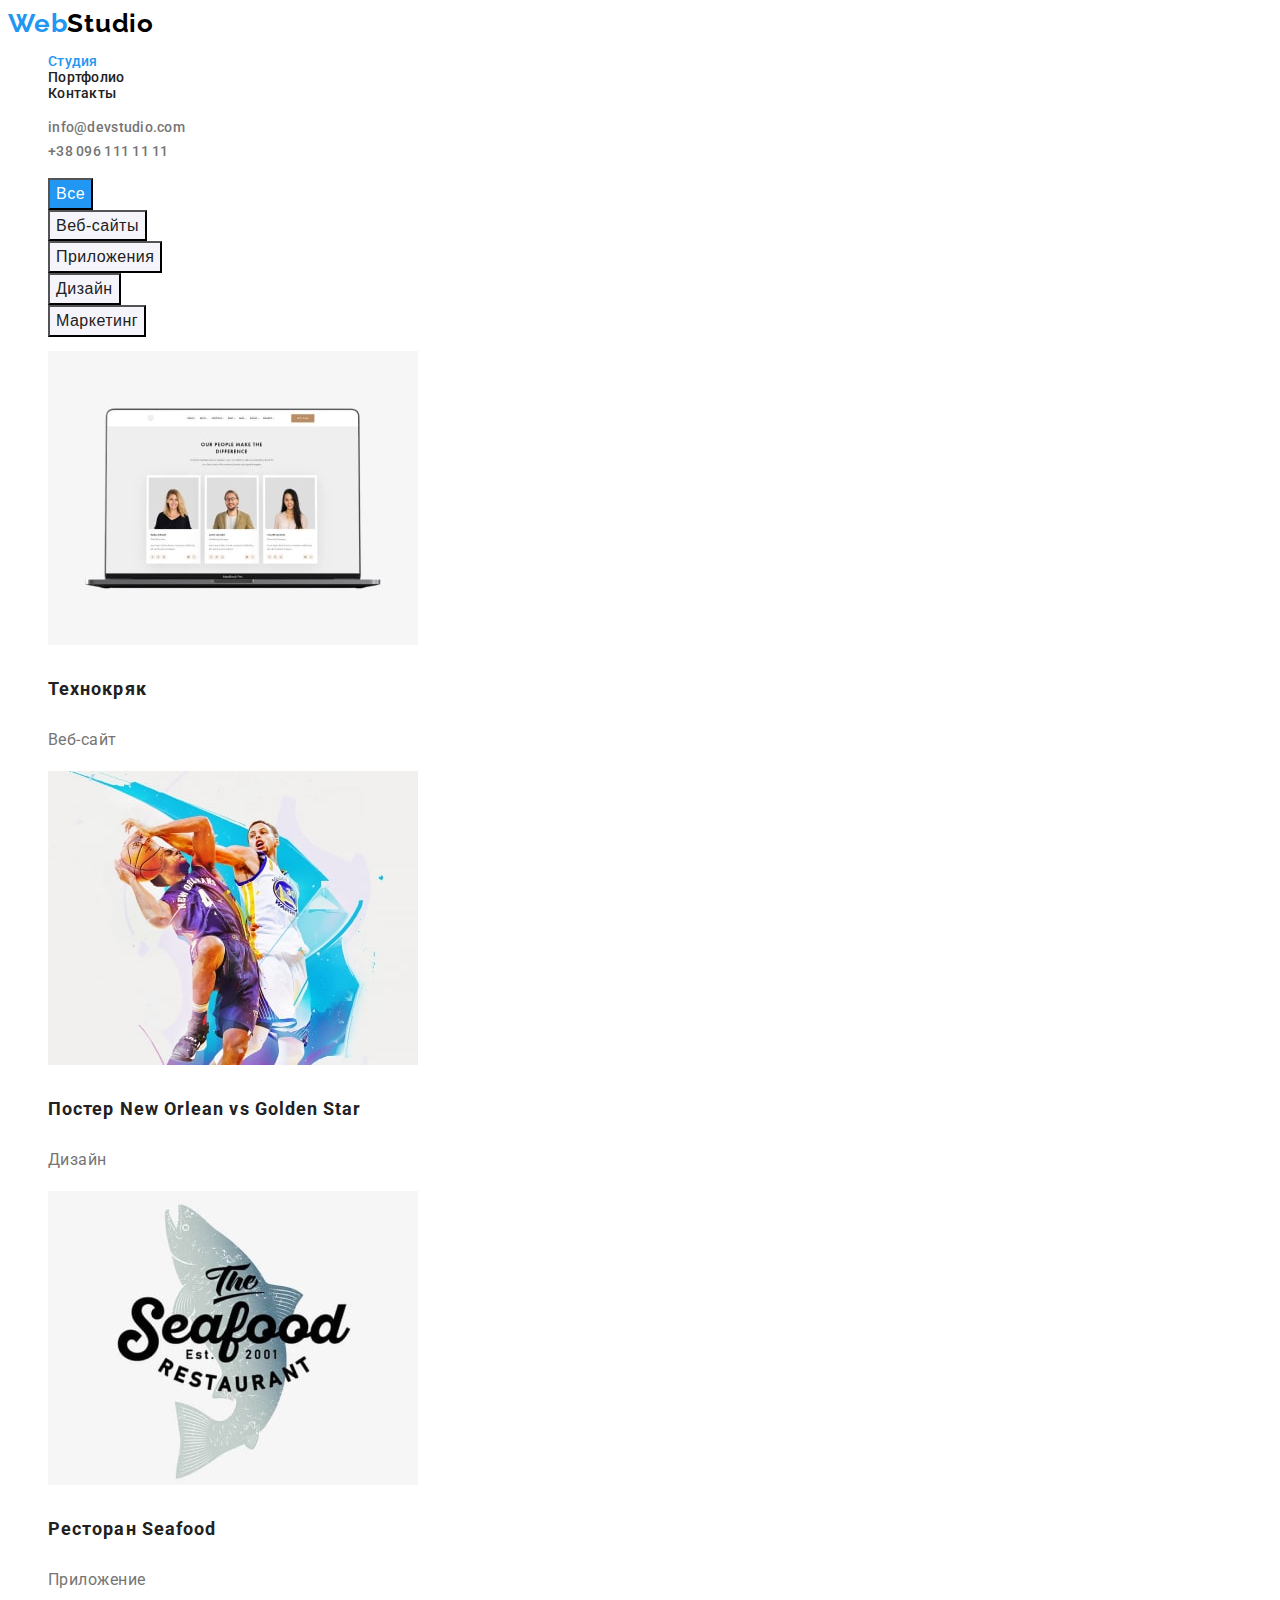
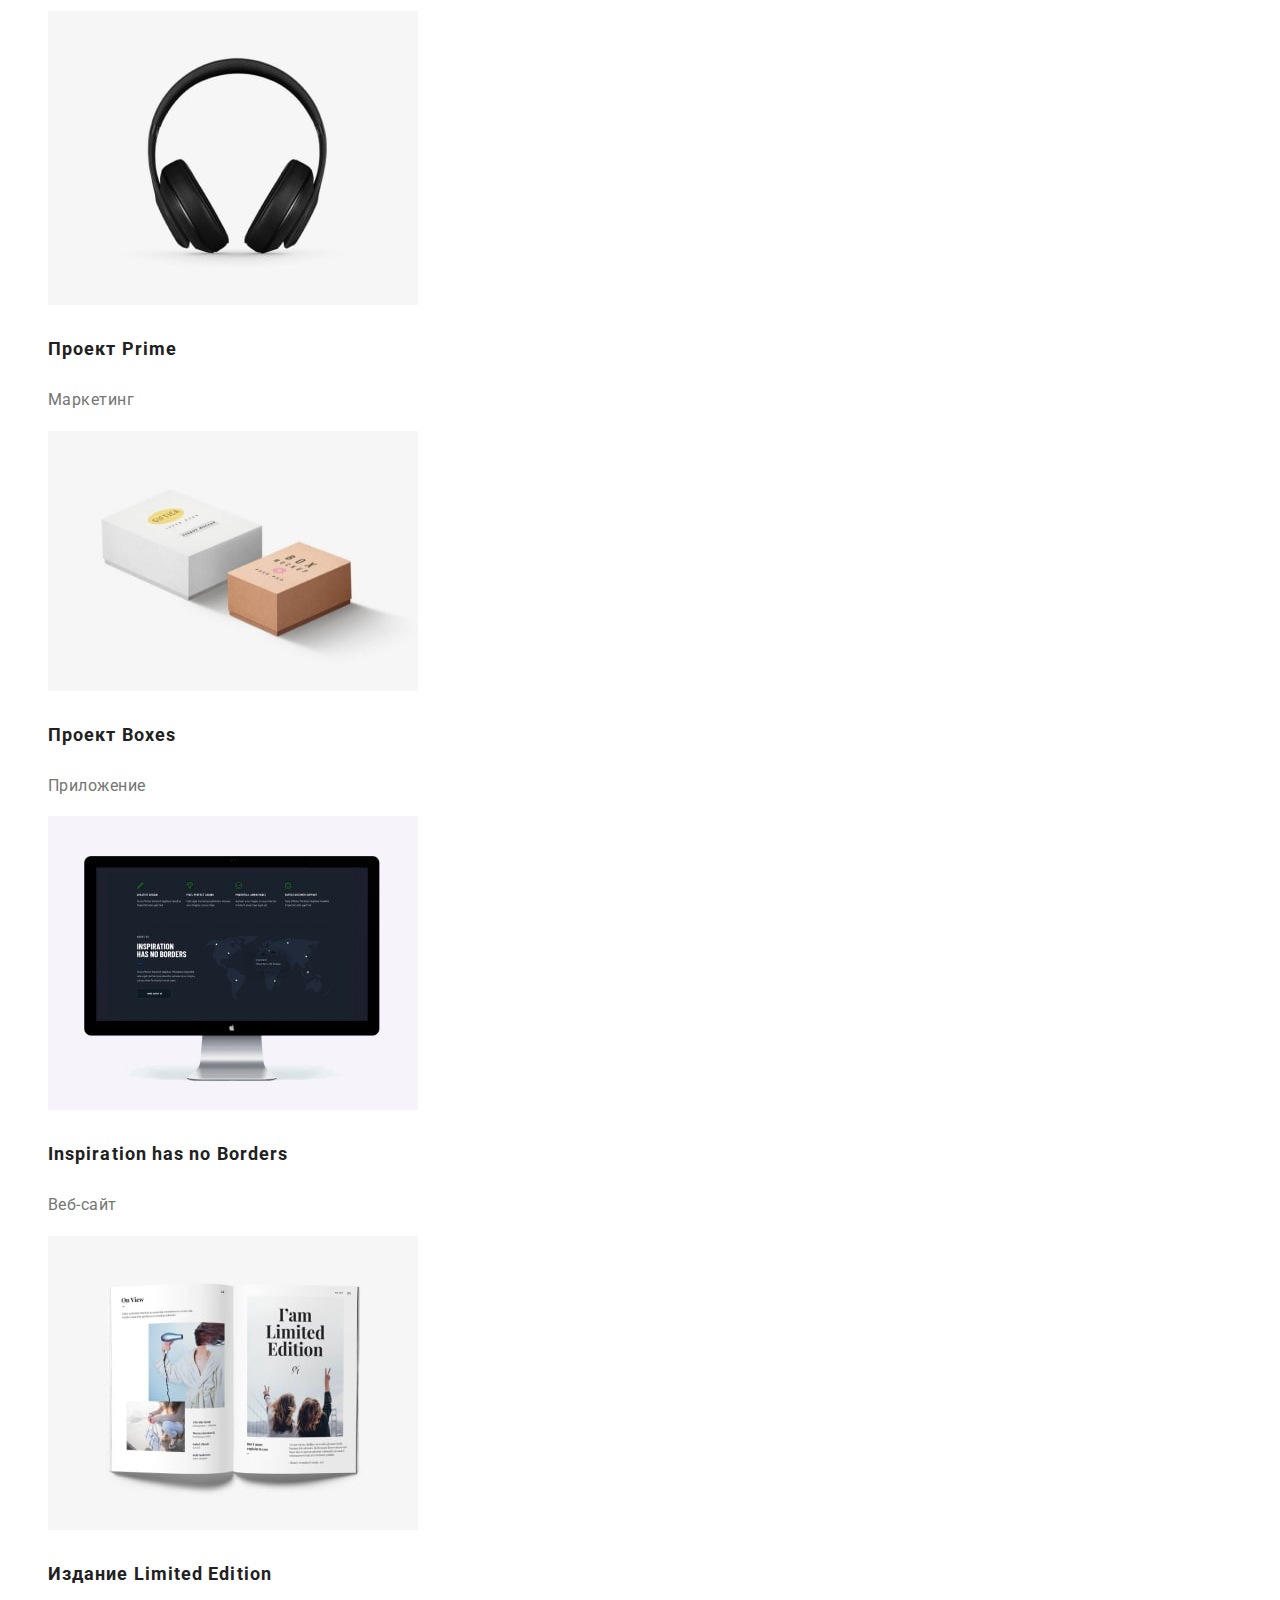
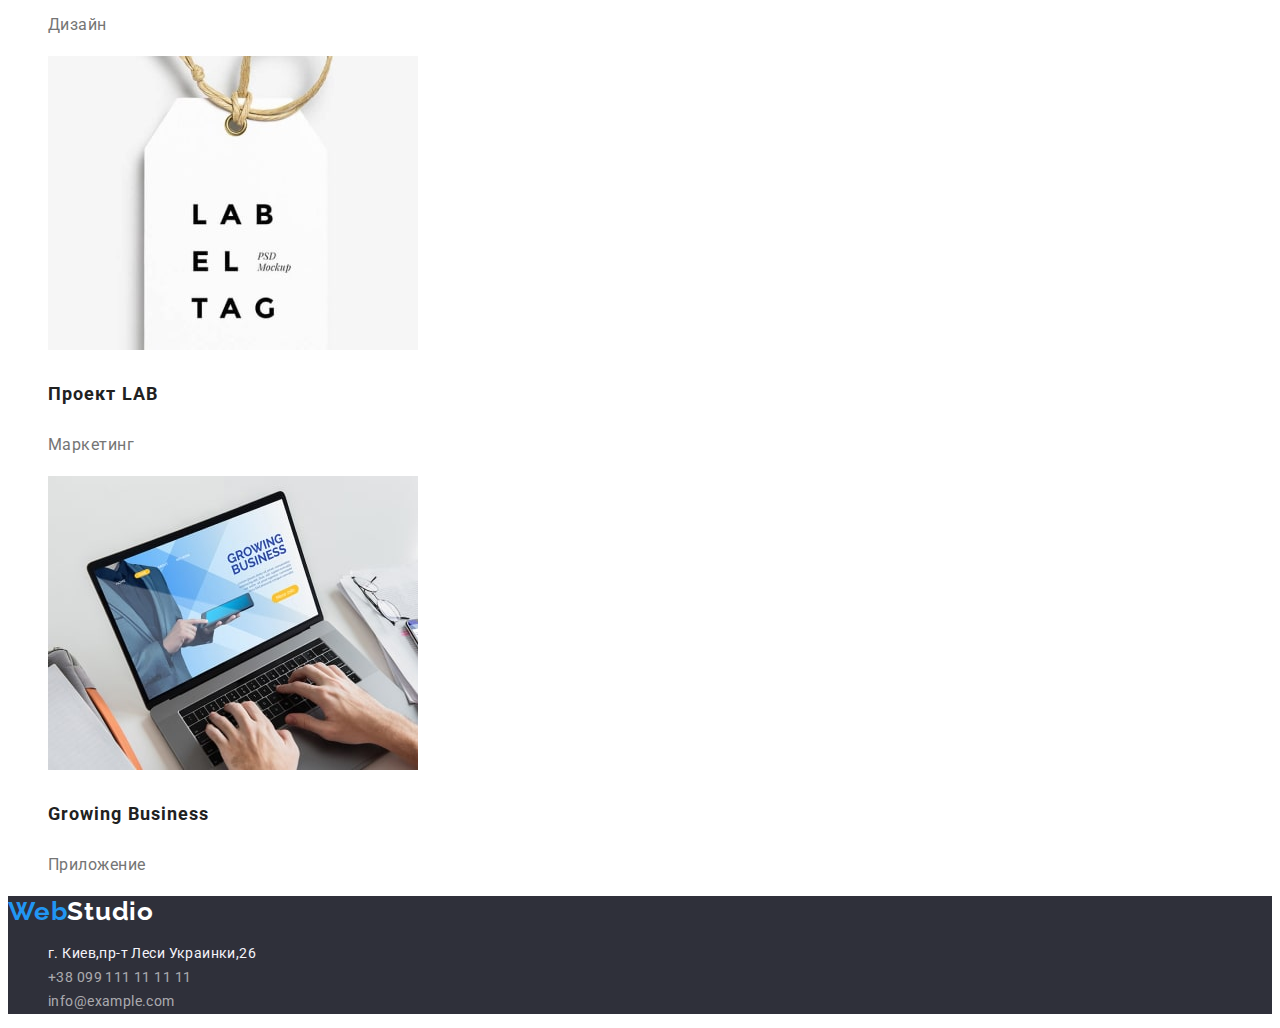
==== portfolio.html @ e271c304 "added files from goit-markup-hw-02" ====
<!DOCTYPE html>
<html lang="en">
  <head>
    <link
      rel="stylesheet"
      href="https://cdnjs.cloudflare.com/ajax/libs/modern-normalize/1.1.0/modern-normalize.min.css"
      integrity="sha512-wpPYUAdjBVSE4KJnH1VR1HeZfpl1ub8YT/NKx4PuQ5NmX2tKuGu6U/JRp5y+Y8XG2tV+wKQpNHVUX03MfMFn9Q=="
      crossorigin="anonymous"
      referrerpolicy="no-referrer"
    />
    <link rel="preconnect" href="https://fonts.googleapis.com" />
    <link rel="preconnect" href="https://fonts.gstatic.com" crossorigin />
    <link
      href="https://fonts.googleapis.com/css2?family=Raleway:wght@700&family=Roboto:ital,wght@0,500;1,400;1,700;1,900&display=swap"
      rel="stylesheet"
    />
    <meta charset="UTF-8" />
    <meta http-equiv="X-UA-Compatible" content="IE=edge" />
    <meta name="viewport" content="width=device-width, initial-scale=1.0" />
    <title>Студия</title>
    <link rel="stylesheet" href="./css/styles.css" />
  </head>
  <body>
    <!-- Шапка страницы -->
    <header>
      <nav>
        <!-- Логотип - это ссылка -->
        <a href="./index.html" lang="en" class="logo link">
          <span class="logo-web">Web</span>Studio
        </a>
        <!-- Навигация на другие страницы -->
        <ul class="site-navig list">
          <li><a href="./index.html" class="link current">Студия</a></li>
          <li><a href="./portfolio.html" class="link">Портфолио</a></li>
          <li><a href="/contacts" class="link">Контакты</a></li>
        </ul>
      </nav>
      <ul class="auth-navig list">
        <li>
          <!-- Ссылка на адрес электронной почты  -->
          <a href="mailto:info@devstudio.com" class="link">
            info@devstudio.com
          </a>
        </li>
        <li>
          <!-- Ссылка на телефонный номер -->
          <a href="tel:+380961111111" class="link"> +38 096 111 11 11 </a>
        </li>
      </ul>
    </header>
    <!-- Уникальный контент страницы -->
    <main>
      <!--filters-->
      <section class="sections-title">
        <!--Скрытый заголовок Портфолио-->
        <h1 hidden>Портфолио студии</h1>
        <!--Скрытый заголовок Категории-->
        <h2 hidden>Проекты студии</h2>
        <ul class="filters-button list">
          <li>
            <button type="button" class="link current">Все</button>
          </li>
          <li>
            <button type="button">Веб-сайты</button>
          </li>
          <li>
            <button type="button">Приложения</button>
          </li>
          <li>
            <button type="button">Дизайн</button>
          </li>
          <li>
            <button type="button">Маркетинг</button>
          </li>
        </ul>
        <ul class="project list">
          <li>
            <img
              src="./images/project1.jpg"
              alt="три фотографии менеджеров "
              width="370"
              height="294"
            />
            <h3 class="project-title">Технокряк</h3>
            <p>Веб-сайт</p>
          </li>
          <li>
            <img
              src="./images/project2.jpg"
              alt="два баскетболиста с мячем"
              width="370"
              height="294"
            />
            <h3 class="project-title" lang="en">
              Постер New Orlean vs Golden Star
            </h3>
            <p>Дизайн</p>
          </li>
          <li>
            <img
              src="./images/project3.jpg"
              alt="логотип рыбного ресторана"
              width="370"
              height="294"
            />
            <h3 class="project-title" lang="en">Ресторан Seafood</h3>
            <p>Приложение</p>
          </li>
          <li>
            <img
              src="./images/project4.jpg"
              alt="черные наушники"
              width="370"
              height="294"
            />
            <h3 class="project-title" lang="en">Проект Prime</h3>
            <p>Маркетинг</p>
          </li>
          <li>
            <img
              src="./images/project5.jpg"
              alt=" две коробки белая и крафтовая"
              width="370"
              height="260"
            />
            <h3 class="project-title" lang="en">Проект Boxes</h3>
            <p>Приложение</p>
          </li>
          <li>
            <img
              src="./images/project6.jpg"
              alt="черный экран монитора"
              width="370"
              height="294"
            />
            <h3 class="project-title" lang="en">Inspiration has no Borders</h3>
            <p>Веб-сайт</p>
          </li>
          <li>
            <img
              src="./images/project7.jpg"
              alt="открытые страницы журнала"
              width="370"
              height="294"
            />
            <h3 class="project-title" lang="en">Издание Limited Edition</h3>
            <p>Дизайн</p>
          </li>
          <li>
            <img
              src="./images/project8.jpg"
              alt="белая этикетка с черной надписью"
              width="370"
              height="294"
            />
            <h3 class="project-title" lang="en">Проект LAB</h3>
            <p>Маркетинг</p>
          </li>
          <li>
            <img
              src="./images/project9.jpg"
              alt="руки на клавиатуре ноутбука"
              width="370"
              height="294"
            />
            <h3 class="project-title" lang="en">Growing Business</h3>
            <p>Приложение</p>
          </li>
        </ul>
      </section>
    </main>

    <!-- Подвал страницы -->
    <footer class="footer">
      <!-- Логотип - это ссылка -->
      <a href="./index.html" lang="en" class="logo-footer logo link">
        <span class="logo-web">Web</span>Studio
      </a>
      <!--Контакты-->
      <address>
        <ul class="list">
          <li>
            <!-- Адресс  -->
            <a
              href="https://www.google.com/maps/place/%D0%B1%D1%83%D0%BB.+%D0%9B%D0%B5%D1%81%D0%B8+%D0%A3%D0%BA%D1%80%D0%B0%D0%B8%D0%BD%D0%BA%D0%B8,+26,+%D0%9A%D0%B8%D0%B5%D0%B2,+02000/@50.4267107,30.5371847,18.04z/data=!4m5!3m4!1s0x40d4cf0e033ecbe9:0x57a4dffefec77da0!8m2!3d50.4265807!4d30.5383858"
              target="_blank"
              rel="noopenernoreferrer"
              class="adress-link link"
            >
              г. Киев,пр-т Леси Украинки,26
            </a>
          </li>
          <li class="footer-navig">
            <!-- Ссылка на телефонный номер -->
            <a href="tel:+380991111111" class="link"> +38 099 111 11 11 11 </a>
          </li>
          <li class="footer-navig">
            <!-- Ссылка на адрес электронной почты  -->
            <a href="mailto:info@example.com" class="link">
              info@example.com
            </a>
          </li>
        </ul>
      </address>
    </footer>
  </body>
</html>
---- css/styles.css ----
/* общие стили для всех страниц */
:root {
  --primary-text-color: #757575;
  --title-text-color: #212121;
  --accent-color: #2196f3;
  --second-background-color: #f5f4fa;
  --second-text-color: #ffffff;
}
body {
  font-family: "Roboto", sans-serif;
  font-style: normal;
  font-weight: normal;
  font-size: 14px;
  line-height: 1.71;
  letter-spacing: 0.03em;
  color: var(--primary-text-color);
  background-color: #ffffff;
}
/* стиль для линков */
.link {
  text-decoration: none;
  color: var(--title-text-color);
}
/* стили для списков */
.list {
  list-style: none;
}

/* логотип WebStudio*/
.logo {
  font-family: "Raleway", sans-serif;
  font-style: normal;
  font-weight: 700;
  font-size: 26px;
  line-height: 1.19;
  letter-spacing: 0.03em;
  color: #000000;
}
.logo:hover,
.logo:focus {
  color: var(--accent-color);
}
.logo-web {
  color: #2196f3;
}

/* стили для хедера----header */
/* site-navig */
.site-navig {
  font-weight: 500;
  font-size: 14px;
  line-height: 1.14;
  letter-spacing: 0.02em;
  color: var(--title-text-color);
  cursor: pointer;
}
.site-navig :hover,
.site-navig :focus {
  color: var(--accent-color);
}
.auth-navig .link {
  font-weight: 500;
  font-size: 14px;
  line-height: 1.14;
  letter-spacing: 0.02em;
  color: var(--primary-text-color);
  cursor: pointer;
}
.auth-navig .link:hover,
.auth-navig .link:focus {
  color: var(--accent-color);
}
.site-navig .link.current {
  color: var(--accent-color);
}

/* стили для main страницы студио */

/* hero */
.hero {
  background-color: #2f303a;
  color: var(--second-text-color);
}
.hero-title {
  font-weight: 900;
  font-size: 44px;
  line-height: 1.36;
  text-align: center;
  letter-spacing: 0.06em;
  text-transform: uppercase;
}
/* кнопка заказать услугу */
.button-hero {
  font-weight: 700;
  font-size: 16px;
  line-height: 1.87;
  display: flex;
  align-items: center;
  text-align: center;
  letter-spacing: 0.06em;
  background-color: var(--accent-color);
  color: var(--second-text-color);
  cursor: pointer;
}
.button-hero:hover,
.button-hero:focus {
  background-color: #188ce8;
  color: var(--second-text-color);
}
.sections-title-second {
  font-weight: 700;
  font-size: 36px;
  line-height: 1.16;
  text-align: center;
  letter-spacing: 0.03em;
  color: var(--title-text-color);
}

.sections-title-feature {
  font-weight: 700;
  font-size: 14px;
  line-height: 1.14;
  letter-spacing: 0.03em;
  text-transform: uppercase;
  color: var(--title-text-color);
}
.sections-title-team {
  font-weight: 500;
  font-size: 16px;
  line-height: 1.18;
  text-align: center;
  letter-spacing: 0.03em;
  color: var(--title-text-color);
}
.sections-team p {
  font-size: 16px;
  line-height: 1.18;
  text-align: center;
  letter-spacing: 0.03em;
}

/* футер */
.footer {
  background-color: #2f303a;
}
/* логотип ф футере */
.logo-footer {
  color: var(--second-text-color);
}

/* адресс ссылка  */
address {
  font-style: normal;
}
.adress-link {
  color: var(--second-background-color);
}
.adress-link:hover,
.adress-link:focus {
  color: var(--accent-color);
}
/* ауторизация в футере */
.footer-navig .link {
  color: rgba(255, 255, 255, 0.6);
}
.footer-navig .link:hover,
.footer-navig .link:focus {
  color: var(--accent-color);
}

/* стили для страницы портфолио */
.filters-button button {
  font-weight: 500;
  font-size: 16px;
  line-height: 1.62;
  text-align: center;
  letter-spacing: 0.03em;
  color: var(--title-text-color);
  background-color: var(--second-background-color);
  cursor: pointer;
}
.filters-button .link.current,
.filters-button button:hover,
.filters-button button:focus {
  background-color: var(--accent-color);
  color: var(--second-text-color);
}
.project-title {
  font-weight: 700;
  font-size: 18px;
  line-height: 2;
  letter-spacing: 0.06em;
  color: var(--title-text-color);
}
.project p {
  font-size: 16px;
  line-height: 1.87;
  letter-spacing: 0.03em;
}
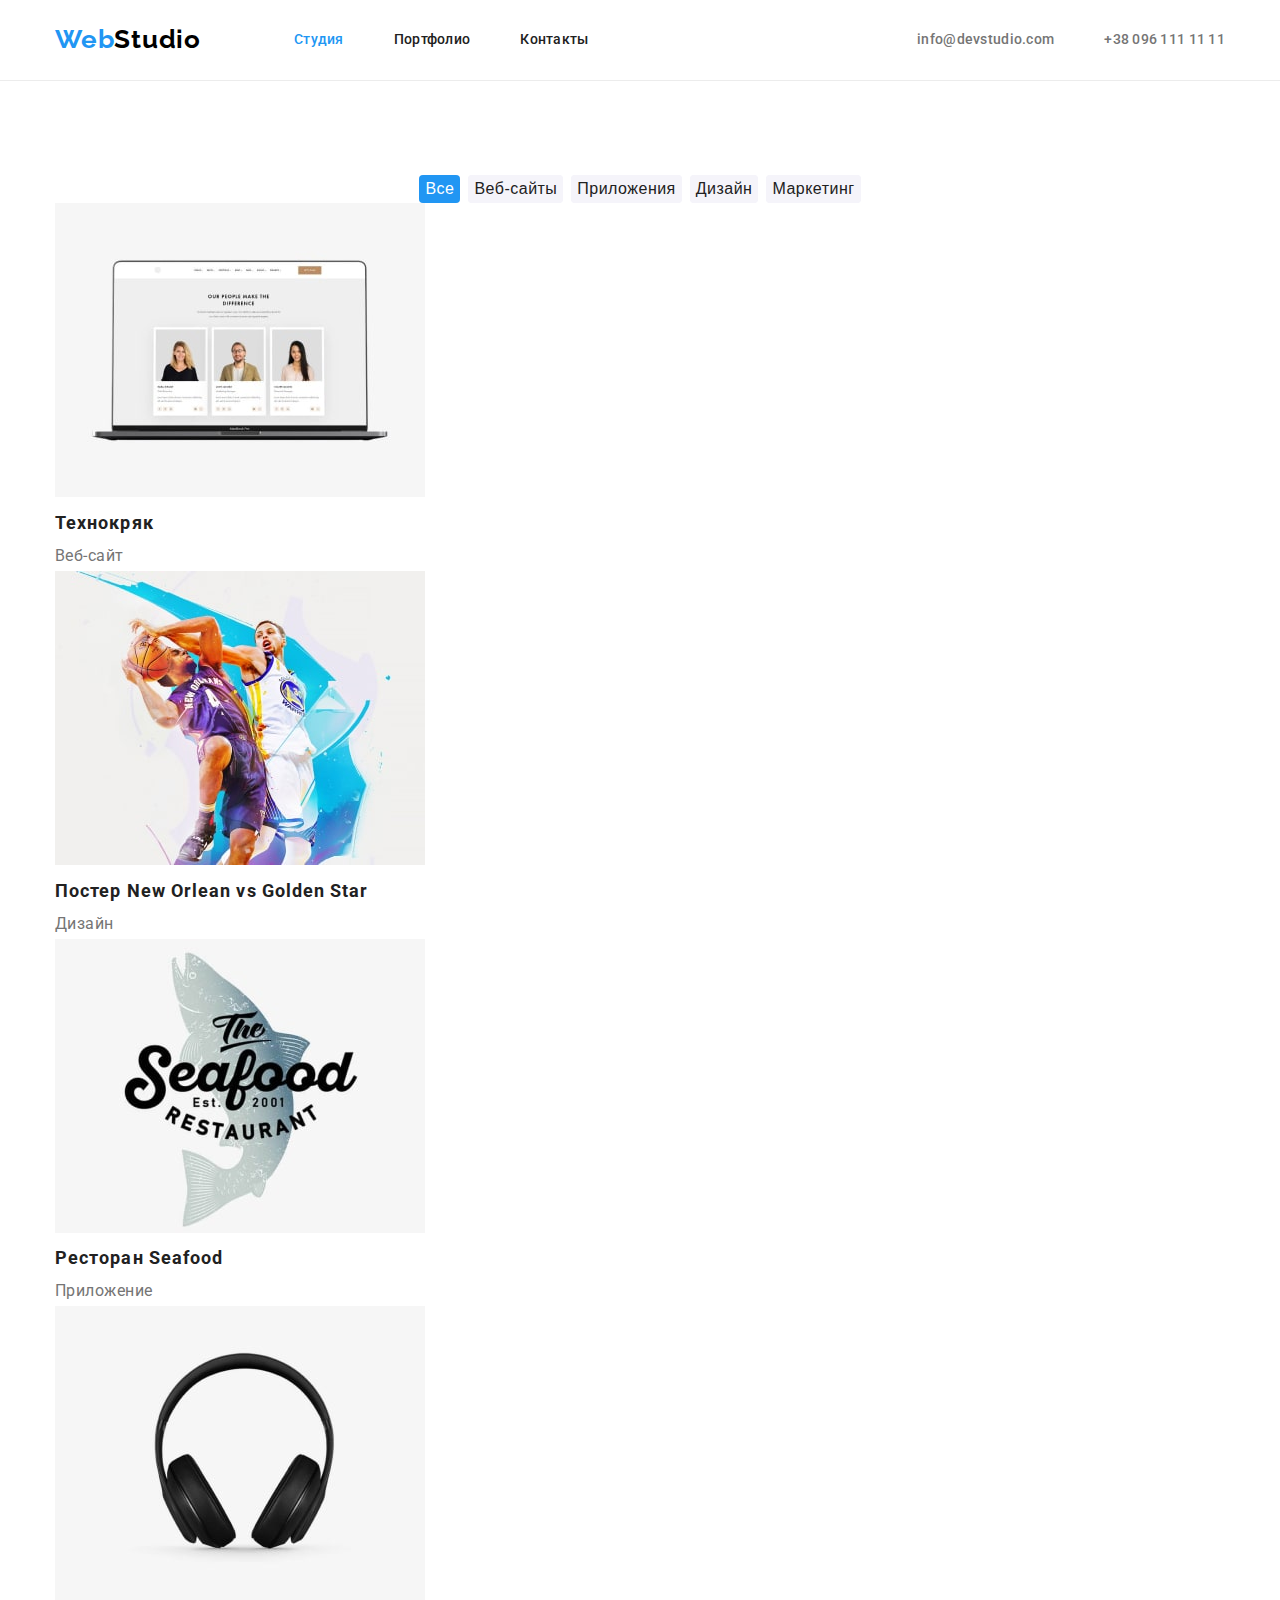
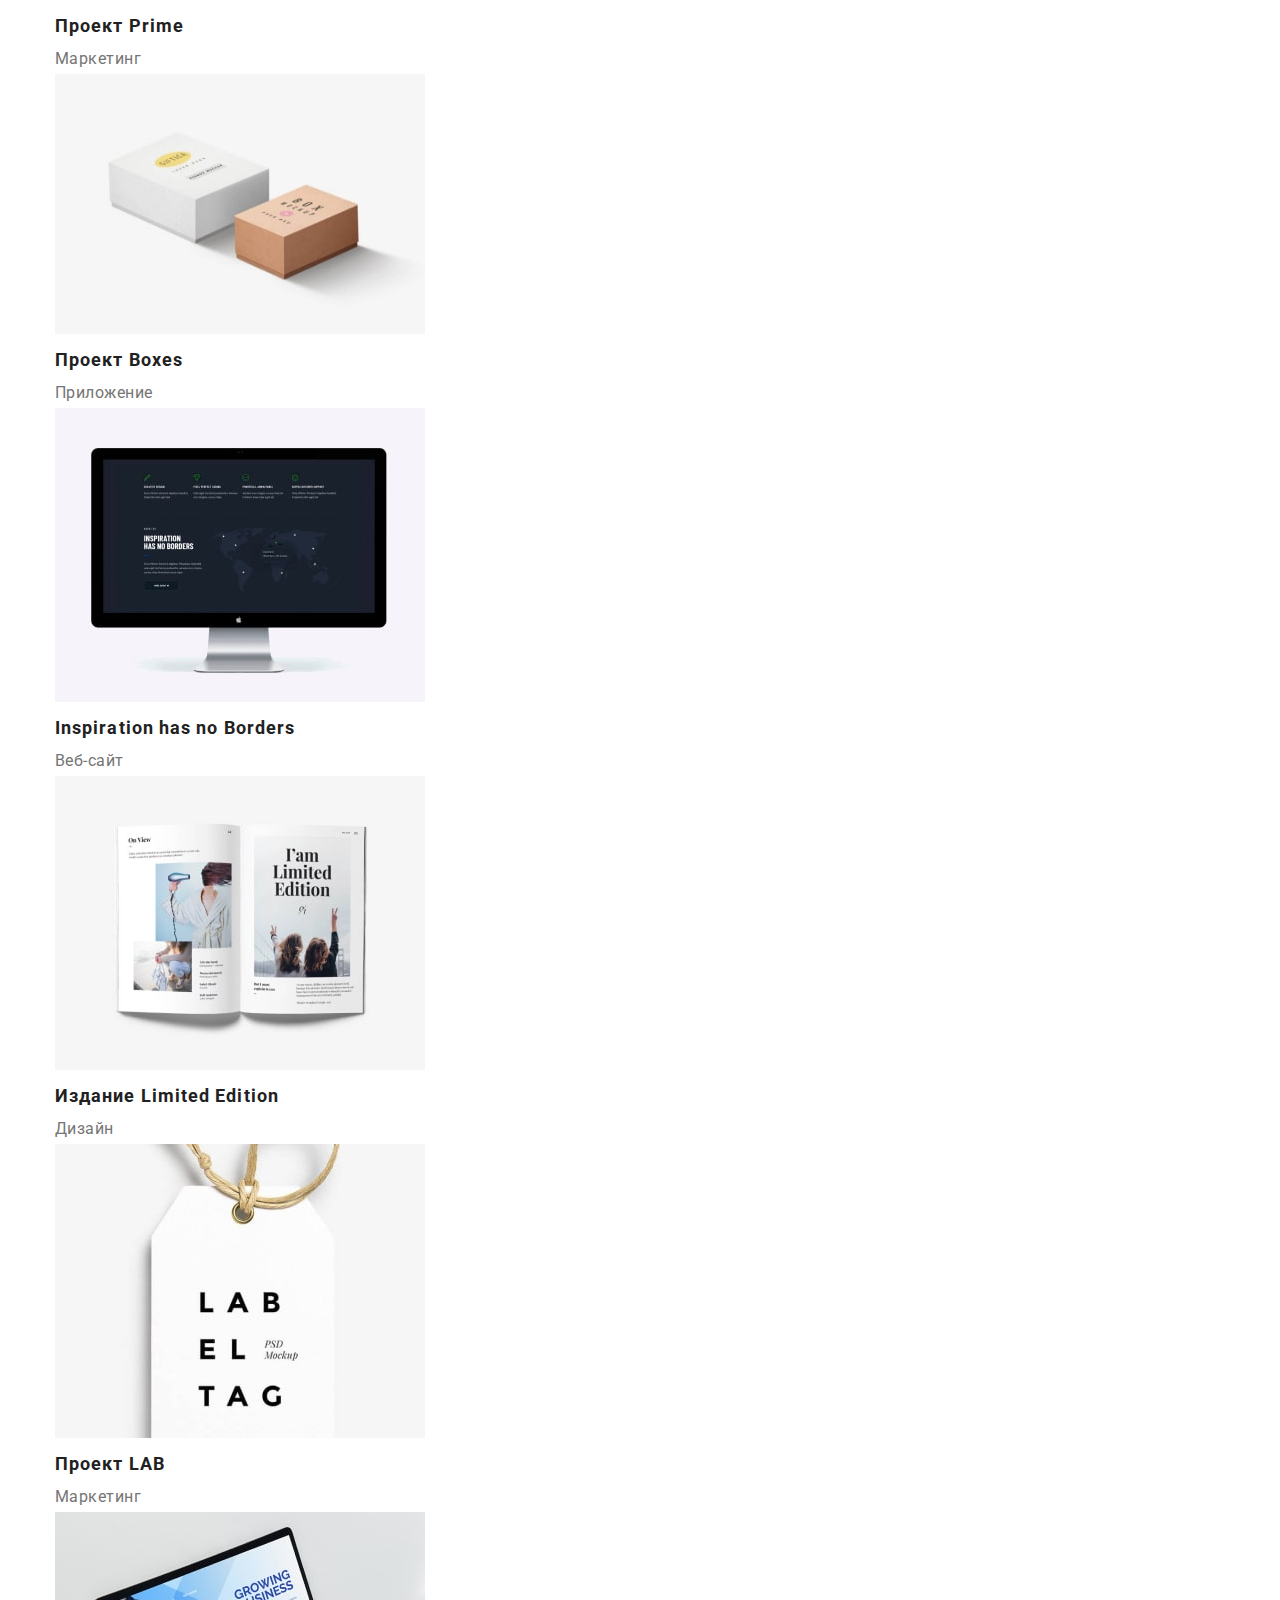
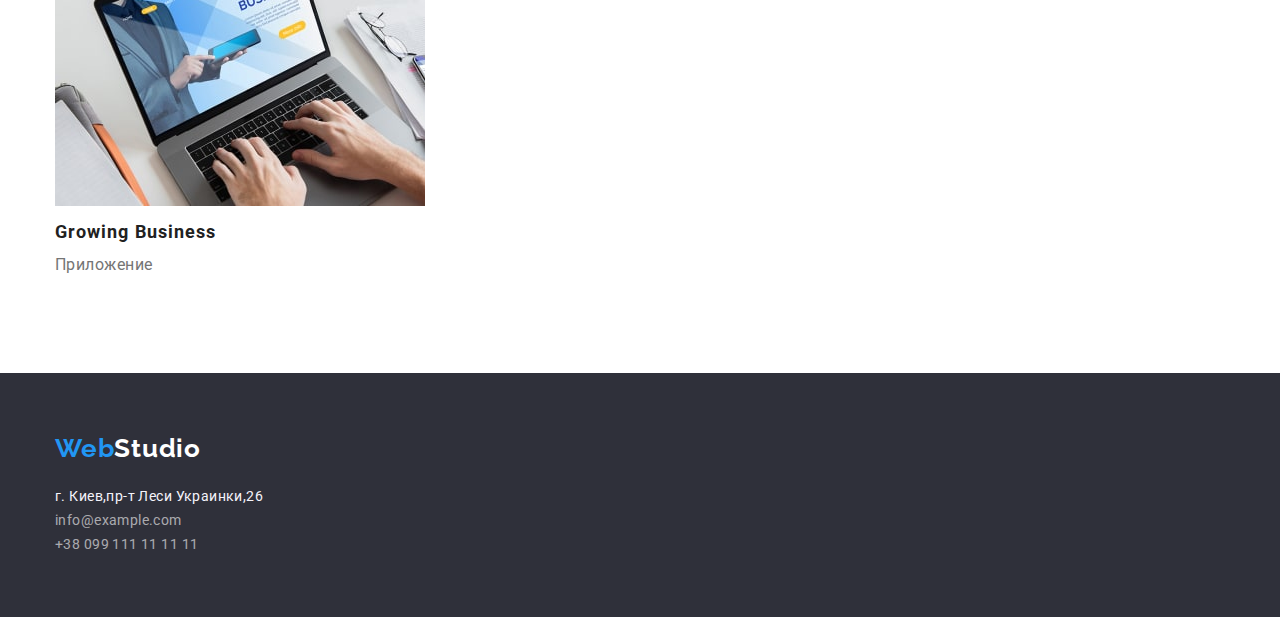
==== commit be935e0c: "добавляет меню на страницу портфолио" ====
--- a/portfolio.html
+++ b/portfolio.html
@@ -22,186 +22,205 @@
   </head>
   <body>
     <!-- Шапка страницы -->
-    <header>
-      <nav>
-        <!-- Логотип - это ссылка -->
-        <a href="./index.html" lang="en" class="logo link">
-          <span class="logo-web">Web</span>Studio
-        </a>
-        <!-- Навигация на другие страницы -->
-        <ul class="site-navig list">
-          <li><a href="./index.html" class="link current">Студия</a></li>
-          <li><a href="./portfolio.html" class="link">Портфолио</a></li>
-          <li><a href="/contacts" class="link">Контакты</a></li>
+    <header class="header">
+      <div class="container">
+        <nav class="navig">
+          <!-- Логотип - это ссылка -->
+          <a href="./index.html" lang="en" class="logo link">
+            <span class="logo-web">Web</span>Studio
+          </a>
+          <!-- Навигация на другие страницы -->
+          <ul class="site-navig list">
+            <li class="site-item">
+              <a href="./index.html" class="link current">Студия</a>
+            </li>
+            <li class="site-item">
+              <a href="./portfolio.html" class="link">Портфолио</a>
+            </li>
+            <li class="site-item">
+              <a href="/contacts" class="link">Контакты</a>
+            </li>
+          </ul>
+        </nav>
+        <ul class="auth-navig list">
+          <li class="auth-item">
+            <!-- Ссылка на адрес электронной почты  -->
+            <a href="mailto:info@devstudio.com" class="link">
+              info@devstudio.com
+            </a>
+          </li>
+          <li class="auth-item">
+            <!-- Ссылка на телефонный номер -->
+            <a href="tel:+380961111111" class="link"> +38 096 111 11 11 </a>
+          </li>
         </ul>
-      </nav>
-      <ul class="auth-navig list">
-        <li>
-          <!-- Ссылка на адрес электронной почты  -->
-          <a href="mailto:info@devstudio.com" class="link">
-            info@devstudio.com
-          </a>
-        </li>
-        <li>
-          <!-- Ссылка на телефонный номер -->
-          <a href="tel:+380961111111" class="link"> +38 096 111 11 11 </a>
-        </li>
-      </ul>
+      </div>
     </header>
     <!-- Уникальный контент страницы -->
     <main>
       <!--filters-->
+
       <section class="sections-title">
-        <!--Скрытый заголовок Портфолио-->
-        <h1 hidden>Портфолио студии</h1>
-        <!--Скрытый заголовок Категории-->
-        <h2 hidden>Проекты студии</h2>
-        <ul class="filters-button list">
-          <li>
-            <button type="button" class="link current">Все</button>
-          </li>
-          <li>
-            <button type="button">Веб-сайты</button>
-          </li>
-          <li>
-            <button type="button">Приложения</button>
-          </li>
-          <li>
-            <button type="button">Дизайн</button>
-          </li>
-          <li>
-            <button type="button">Маркетинг</button>
-          </li>
-        </ul>
-        <ul class="project list">
-          <li>
-            <img
-              src="./images/project1.jpg"
-              alt="три фотографии менеджеров "
-              width="370"
-              height="294"
-            />
-            <h3 class="project-title">Технокряк</h3>
-            <p>Веб-сайт</p>
-          </li>
-          <li>
-            <img
-              src="./images/project2.jpg"
-              alt="два баскетболиста с мячем"
-              width="370"
-              height="294"
-            />
-            <h3 class="project-title" lang="en">
-              Постер New Orlean vs Golden Star
-            </h3>
-            <p>Дизайн</p>
-          </li>
-          <li>
-            <img
-              src="./images/project3.jpg"
-              alt="логотип рыбного ресторана"
-              width="370"
-              height="294"
-            />
-            <h3 class="project-title" lang="en">Ресторан Seafood</h3>
-            <p>Приложение</p>
-          </li>
-          <li>
-            <img
-              src="./images/project4.jpg"
-              alt="черные наушники"
-              width="370"
-              height="294"
-            />
-            <h3 class="project-title" lang="en">Проект Prime</h3>
-            <p>Маркетинг</p>
-          </li>
-          <li>
-            <img
-              src="./images/project5.jpg"
-              alt=" две коробки белая и крафтовая"
-              width="370"
-              height="260"
-            />
-            <h3 class="project-title" lang="en">Проект Boxes</h3>
-            <p>Приложение</p>
-          </li>
-          <li>
-            <img
-              src="./images/project6.jpg"
-              alt="черный экран монитора"
-              width="370"
-              height="294"
-            />
-            <h3 class="project-title" lang="en">Inspiration has no Borders</h3>
-            <p>Веб-сайт</p>
-          </li>
-          <li>
-            <img
-              src="./images/project7.jpg"
-              alt="открытые страницы журнала"
-              width="370"
-              height="294"
-            />
-            <h3 class="project-title" lang="en">Издание Limited Edition</h3>
-            <p>Дизайн</p>
-          </li>
-          <li>
-            <img
-              src="./images/project8.jpg"
-              alt="белая этикетка с черной надписью"
-              width="370"
-              height="294"
-            />
-            <h3 class="project-title" lang="en">Проект LAB</h3>
-            <p>Маркетинг</p>
-          </li>
-          <li>
-            <img
-              src="./images/project9.jpg"
-              alt="руки на клавиатуре ноутбука"
-              width="370"
-              height="294"
-            />
-            <h3 class="project-title" lang="en">Growing Business</h3>
-            <p>Приложение</p>
-          </li>
-        </ul>
+        <div class="container">
+          <!--Скрытый заголовок Портфолио-->
+          <h1 visually-hidden hidden>Портфолио студии</h1>
+          <!--Скрытый заголовок Категории-->
+          <h2 visually-hidden hidden>Проекты студии</h2>
+          <ul class="filters-button list">
+            <li class="filters-item">
+              <button type="button" class="link current">Все</button>
+            </li>
+            <li class="filters-item">
+              <button type="button">Веб-сайты</button>
+            </li>
+            <li class="filters-item">
+              <button type="button">Приложения</button>
+            </li>
+            <li class="filters-item">
+              <button type="button">Дизайн</button>
+            </li>
+            <li class="filters-item">
+              <button type="button">Маркетинг</button>
+            </li>
+          </ul>
+          <div class="flex-conteiner">
+            <ul class="project list">
+              <li>
+                <img
+                  src="./images/project1.jpg"
+                  alt="три фотографии менеджеров "
+                  width="370"
+                  height="294"
+                />
+                <h3 class="project-title">Технокряк</h3>
+                <p>Веб-сайт</p>
+              </li>
+              <li>
+                <img
+                  src="./images/project2.jpg"
+                  alt="два баскетболиста с мячем"
+                  width="370"
+                  height="294"
+                />
+                <h3 class="project-title" lang="en">
+                  Постер New Orlean vs Golden Star
+                </h3>
+                <p>Дизайн</p>
+              </li>
+              <li>
+                <img
+                  src="./images/project3.jpg"
+                  alt="логотип рыбного ресторана"
+                  width="370"
+                  height="294"
+                />
+                <h3 class="project-title" lang="en">Ресторан Seafood</h3>
+                <p>Приложение</p>
+              </li>
+              <li>
+                <img
+                  src="./images/project4.jpg"
+                  alt="черные наушники"
+                  width="370"
+                  height="294"
+                />
+                <h3 class="project-title" lang="en">Проект Prime</h3>
+                <p>Маркетинг</p>
+              </li>
+              <li>
+                <img
+                  src="./images/project5.jpg"
+                  alt=" две коробки белая и крафтовая"
+                  width="370"
+                  height="260"
+                />
+                <h3 class="project-title" lang="en">Проект Boxes</h3>
+                <p>Приложение</p>
+              </li>
+              <li>
+                <img
+                  src="./images/project6.jpg"
+                  alt="черный экран монитора"
+                  width="370"
+                  height="294"
+                />
+                <h3 class="project-title" lang="en">
+                  Inspiration has no Borders
+                </h3>
+                <p>Веб-сайт</p>
+              </li>
+              <li>
+                <img
+                  src="./images/project7.jpg"
+                  alt="открытые страницы журнала"
+                  width="370"
+                  height="294"
+                />
+                <h3 class="project-title" lang="en">Издание Limited Edition</h3>
+                <p>Дизайн</p>
+              </li>
+              <li>
+                <img
+                  src="./images/project8.jpg"
+                  alt="белая этикетка с черной надписью"
+                  width="370"
+                  height="294"
+                />
+                <h3 class="project-title" lang="en">Проект LAB</h3>
+                <p>Маркетинг</p>
+              </li>
+              <li>
+                <img
+                  src="./images/project9.jpg"
+                  alt="руки на клавиатуре ноутбука"
+                  width="370"
+                  height="294"
+                />
+                <h3 class="project-title" lang="en">Growing Business</h3>
+                <p>Приложение</p>
+              </li>
+            </ul>
+          </div>
+        </div>
       </section>
     </main>
 
     <!-- Подвал страницы -->
     <footer class="footer">
-      <!-- Логотип - это ссылка -->
-      <a href="./index.html" lang="en" class="logo-footer logo link">
-        <span class="logo-web">Web</span>Studio
-      </a>
-      <!--Контакты-->
-      <address>
-        <ul class="list">
-          <li>
-            <!-- Адресс  -->
-            <a
-              href="https://www.google.com/maps/place/%D0%B1%D1%83%D0%BB.+%D0%9B%D0%B5%D1%81%D0%B8+%D0%A3%D0%BA%D1%80%D0%B0%D0%B8%D0%BD%D0%BA%D0%B8,+26,+%D0%9A%D0%B8%D0%B5%D0%B2,+02000/@50.4267107,30.5371847,18.04z/data=!4m5!3m4!1s0x40d4cf0e033ecbe9:0x57a4dffefec77da0!8m2!3d50.4265807!4d30.5383858"
-              target="_blank"
-              rel="noopenernoreferrer"
-              class="adress-link link"
-            >
-              г. Киев,пр-т Леси Украинки,26
-            </a>
-          </li>
-          <li class="footer-navig">
-            <!-- Ссылка на телефонный номер -->
-            <a href="tel:+380991111111" class="link"> +38 099 111 11 11 11 </a>
-          </li>
-          <li class="footer-navig">
-            <!-- Ссылка на адрес электронной почты  -->
-            <a href="mailto:info@example.com" class="link">
-              info@example.com
-            </a>
-          </li>
-        </ul>
-      </address>
+      <div class="container">
+        <!-- Логотип - это ссылка -->
+        <a href="./index.html" lang="en" class="logo-footer link">
+          <span class="logo-web">Web</span>Studio
+        </a>
+        <!--Контакты-->
+        <address>
+          <ul class="adress-list list">
+            <li>
+              <!-- Адресс  -->
+              <a
+                href="https://www.google.com/maps/place/%D0%B1%D1%83%D0%BB.+%D0%9B%D0%B5%D1%81%D0%B8+%D0%A3%D0%BA%D1%80%D0%B0%D0%B8%D0%BD%D0%BA%D0%B8,+26,+%D0%9A%D0%B8%D0%B5%D0%B2,+02000/@50.4267107,30.5371847,18.04z/data=!4m5!3m4!1s0x40d4cf0e033ecbe9:0x57a4dffefec77da0!8m2!3d50.4265807!4d30.5383858"
+                target="_blank"
+                rel="noopenernoreferrer"
+                class="adress-link link"
+              >
+                г. Киев,пр-т Леси Украинки,26
+              </a>
+            </li>
+            <li class="footer-navig">
+              <!-- Ссылка на адрес электронной почты  -->
+              <a href="mailto:info@example.com" class="footer-navig-link link">
+                info@example.com
+              </a>
+            </li>
+            <li class="footer-navig">
+              <!-- Ссылка на телефонный номер -->
+              <a href="tel:+380991111111" class="footer-navig-link link">
+                +38 099 111 11 11 11
+              </a>
+            </li>
+          </ul>
+        </address>
+      </div>
     </footer>
   </body>
 </html>
--- a/css/styles.css
+++ b/css/styles.css
@@ -1,33 +1,76 @@
+html {
+  box-sizing: border-box;
+}
+
+*,
+*::after,
+*::before {
+  box-sizing: inherit;
+}
+
 /* общие стили для всех страниц */
 :root {
   --primary-text-color: #757575;
   --title-text-color: #212121;
   --accent-color: #2196f3;
   --second-background-color: #f5f4fa;
+  --background-color: #ffffff;
   --second-text-color: #ffffff;
 }
 body {
-  font-family: "Roboto", sans-serif;
+  font-family: "Roboto";
   font-style: normal;
   font-weight: normal;
   font-size: 14px;
   line-height: 1.71;
   letter-spacing: 0.03em;
   color: var(--primary-text-color);
-  background-color: #ffffff;
-}
+  background-color: var(--background-color);
+  margin: 0;
+}
+p,
+h1,
+h2,
+h3,
+h4,
+h5,
+h6 {
+  margin-top: 0;
+  margin-bottom: 0;
+}
+ul {
+  margin-top: 0;
+  margin-bottom: 0;
+  padding-left: 0;
+}
+/* стили скрытого заголовка */
+.visually-hidden {
+  position: absolute;
+  width: 1px;
+  height: 1px;
+  margin: -1px;
+  padding: 0;
+  overflow: hidden;
+  border: 0;
+  clip: rect(0 0 0 0);
+}
+
 /* стиль для линков */
 .link {
   text-decoration: none;
   color: var(--title-text-color);
 }
+
 /* стили для списков */
 .list {
   list-style: none;
+  padding: 0;
+  margin: 0;
 }
 
 /* логотип WebStudio*/
 .logo {
+  display: inline-block;
   font-family: "Raleway", sans-serif;
   font-style: normal;
   font-weight: 700;
@@ -35,7 +78,11 @@
   line-height: 1.19;
   letter-spacing: 0.03em;
   color: #000000;
-}
+  margin-top: 24px;
+  margin-bottom: 25px;
+  margin-right: 93px;
+}
+
 .logo:hover,
 .logo:focus {
   color: var(--accent-color);
@@ -43,28 +90,65 @@
 .logo-web {
   color: #2196f3;
 }
-
+.logo .link {
+}
 /* стили для хедера----header */
+
+.header {
+  border-bottom: 1px solid #ececec;
+}
+.header .container {
+  display: flex;
+  align-items: center;
+}
+.navig {
+  display: flex;
+}
+
 /* site-navig */
 .site-navig {
+  display: flex;
+}
+
+.site-item .link {
+  display: block;
   font-weight: 500;
   font-size: 14px;
   line-height: 1.14;
   letter-spacing: 0.02em;
   color: var(--title-text-color);
   cursor: pointer;
+  margin-top: 32px;
+  margin-bottom: 32px;
 }
 .site-navig :hover,
 .site-navig :focus {
   color: var(--accent-color);
 }
+
+.site-item:not(:last-child) {
+  margin-right: 50px;
+}
+.auth-navig {
+  display: flex;
+  margin-left: auto;
+}
 .auth-navig .link {
+  display: block;
   font-weight: 500;
   font-size: 14px;
   line-height: 1.14;
   letter-spacing: 0.02em;
   color: var(--primary-text-color);
   cursor: pointer;
+  padding-top: 32px;
+  padding-bottom: 32px;
+  margin-left: auto;
+
+  /* background-color: rgba(218, 233, 16, 0.918); */
+}
+.auth-item:not(:last-child) {
+  margin-right: 50px;
 }
 .auth-navig .link:hover,
 .auth-navig .link:focus {
@@ -72,6 +156,15 @@
 }
 .site-navig .link.current {
   color: var(--accent-color);
+}
+.container {
+  width: 1200px;
+  margin-left: auto;
+  margin-right: auto;
+  padding-left: 15px;
+  padding-right: 15px;
+  /* outline: 2px solid tomato; */
+  /* background-color: rgba(234, 188, 243, 0.6); */
 }
 
 /* стили для main страницы студио */
@@ -80,6 +173,9 @@
 .hero {
   background-color: #2f303a;
   color: var(--second-text-color);
+  text-align: center;
+  padding-top: 200px;
+  padding-bottom: 200px;
 }
 .hero-title {
   font-weight: 900;
@@ -88,6 +184,8 @@
   text-align: center;
   letter-spacing: 0.06em;
   text-transform: uppercase;
+  margin-bottom: 30px;
+  min-width: 696px;
 }
 /* кнопка заказать услугу */
 .button-hero {
@@ -101,12 +199,34 @@
   background-color: var(--accent-color);
   color: var(--second-text-color);
   cursor: pointer;
+  border: 0;
+  border-radius: 4px;
+  padding: 10px 32px;
+  box-shadow: 0px 4px 4px rgba(0, 0, 0, 0.15);
+  margin: auto;
 }
 .button-hero:hover,
 .button-hero:focus {
   background-color: #188ce8;
   color: var(--second-text-color);
 }
+
+/* sections */
+
+.sections,
+.sections-team {
+  padding-top: 94px;
+  padding-bottom: 94px;
+}
+
+.feature-list {
+  display: flex;
+  margin-bottom: 94px;
+}
+.feature-item {
+  margin-right: 30px;
+}
+/* заголовки второго уровня */
 .sections-title-second {
   font-weight: 700;
   font-size: 36px;
@@ -114,8 +234,15 @@
   text-align: center;
   letter-spacing: 0.03em;
   color: var(--title-text-color);
-}
-
+  margin-bottom: 50px;
+}
+
+.work-list {
+  display: flex;
+  justify-content: space-between;
+}
+
+/* заголовки в  секции особенности */
 .sections-title-feature {
   font-weight: 700;
   font-size: 14px;
@@ -124,6 +251,18 @@
   text-transform: uppercase;
   color: var(--title-text-color);
 }
+.sections p {
+  margin-top: 10px;
+}
+.sections-team {
+  background-color: var(--second-background-color);
+}
+.team-list {
+  display: flex;
+  justify-content: space-between;
+}
+
+/* подзаголовки под фото секции наша комаанда  */
 .sections-title-team {
   font-weight: 500;
   font-size: 16px;
@@ -131,28 +270,53 @@
   text-align: center;
   letter-spacing: 0.03em;
   color: var(--title-text-color);
+  margin-top: 30px;
 }
 .sections-team p {
   font-size: 16px;
   line-height: 1.18;
   text-align: center;
   letter-spacing: 0.03em;
+  margin-top: 10px;
+}
+.team-card {
+  background-color: var(--background-color);
+  box-shadow: 0px 1px 3px rgba(0, 0, 0, 0.12), 0px 1px 1px rgba(0, 0, 0, 0.14),
+    0px 2px 1px rgba(0, 0, 0, 0.2);
+  border-radius: 0px 0px 4px 4px;
+  padding-bottom: 30px;
 }
 
 /* футер */
 .footer {
   background-color: #2f303a;
+  padding-top: 60px;
+  padding-bottom: 60px;
 }
 /* логотип ф футере */
 .logo-footer {
-  color: var(--second-text-color);
+  display: inline-block;
+  font-family: "Raleway", sans-serif;
+  font-style: normal;
+  font-weight: 700;
+  font-size: 26px;
+  line-height: 1.19;
+  letter-spacing: 0.03em;
+  color: var(--second-text-color);
+}
+
+.logo-footer:hover,
+.logo-footer:focus {
+  color: var(--accent-color);
 }
 
 /* адресс ссылка  */
 address {
   font-style: normal;
+  margin-top: 20px;
 }
 .adress-link {
+  display: block;
   color: var(--second-background-color);
 }
 .adress-link:hover,
@@ -160,8 +324,9 @@
   color: var(--accent-color);
 }
 /* ауторизация в футере */
-.footer-navig .link {
+.footer-navig-link {
   color: rgba(255, 255, 255, 0.6);
+  margin-top: 9px;
 }
 .footer-navig .link:hover,
 .footer-navig .link:focus {
@@ -169,6 +334,15 @@
 }
 
 /* стили для страницы портфолио */
+/* секция меню */
+.sections-title {
+  margin-top: 94px;
+  margin-bottom: 94px;
+}
+.filters-button {
+  display: flex;
+  justify-content: center;
+}
 .filters-button button {
   font-weight: 500;
   font-size: 16px;
@@ -185,6 +359,27 @@
   background-color: var(--accent-color);
   color: var(--second-text-color);
 }
+
+.filters-item {
+  background-color: var(--second-background-color);
+  border-radius: 4px;
+}
+
+button {
+  border: 0;
+  border-radius: 4px;
+}
+.filters-button .filters-item + .filters-item {
+  margin-left: 8px;
+}
+
+/* секция проекты студии */
+
+.flex-conteiner {
+  display: flex;
+  flex-wrap: wrap;
+}
+
 .project-title {
   font-weight: 700;
   font-size: 18px;
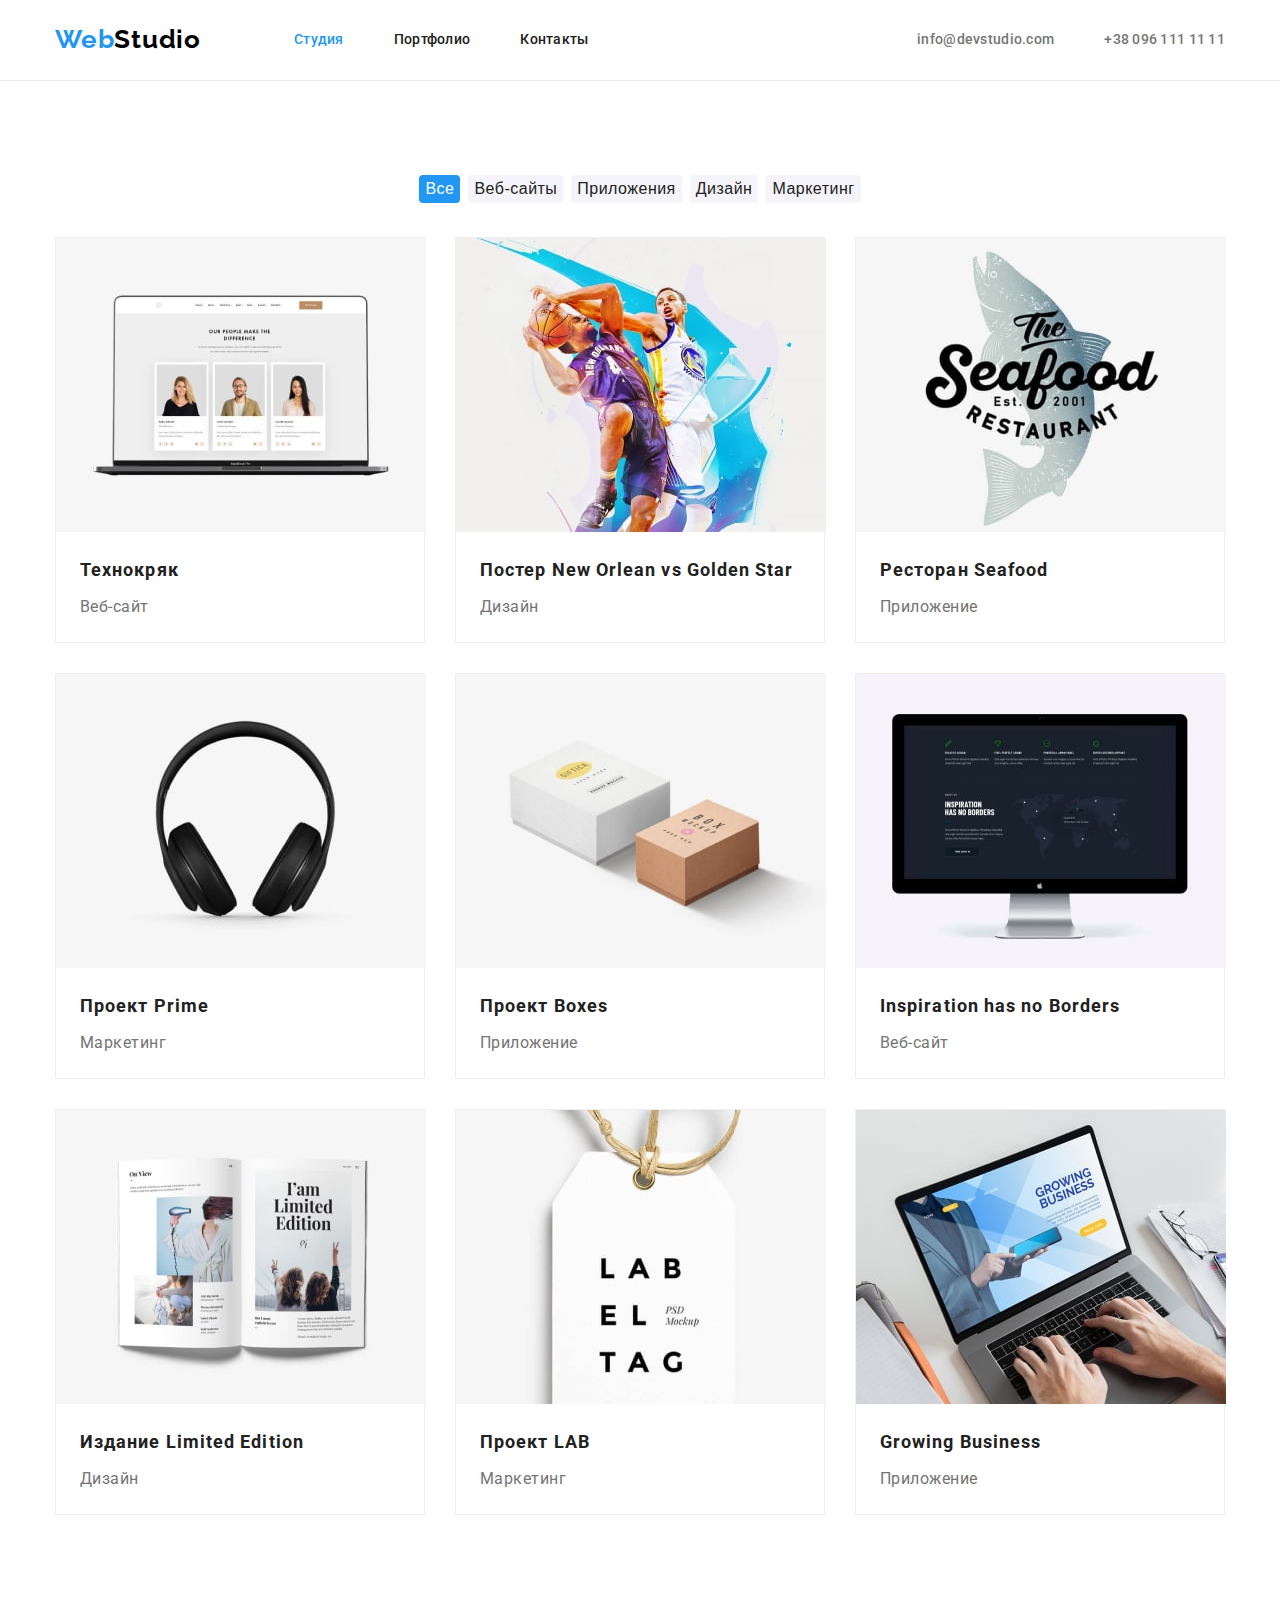
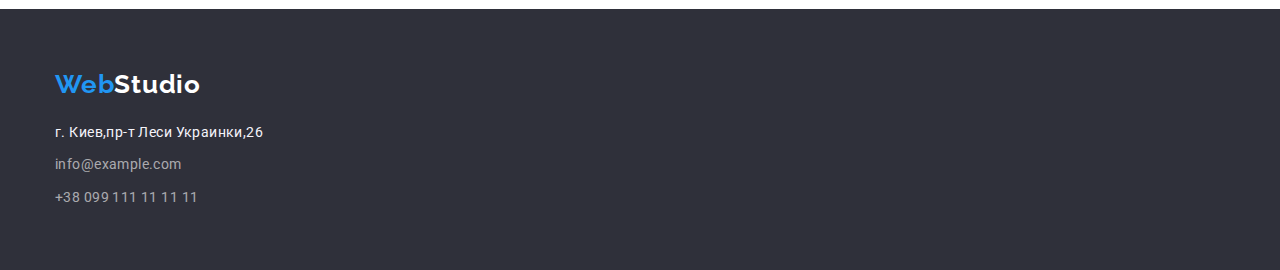
==== commit 8a47181b: "добавляет стили для страницы потфолио" ====
--- a/portfolio.html
+++ b/portfolio.html
@@ -63,9 +63,9 @@
       <section class="sections-title">
         <div class="container">
           <!--Скрытый заголовок Портфолио-->
-          <h1 visually-hidden hidden>Портфолио студии</h1>
+          <h1 class="visually-hidden" hidden>Портфолио студии</h1>
           <!--Скрытый заголовок Категории-->
-          <h2 visually-hidden hidden>Проекты студии</h2>
+          <h2 class="visually-hidden" hidden>Проекты студии</h2>
           <ul class="filters-button list">
             <li class="filters-item">
               <button type="button" class="link current">Все</button>
@@ -83,104 +83,121 @@
               <button type="button">Маркетинг</button>
             </li>
           </ul>
-          <div class="flex-conteiner">
-            <ul class="project list">
-              <li>
-                <img
-                  src="./images/project1.jpg"
-                  alt="три фотографии менеджеров "
-                  width="370"
-                  height="294"
-                />
+
+          <ul class="project-container list">
+            <li class="project-item">
+              <img
+                src="./images/project1.jpg"
+                alt="три фотографии менеджеров "
+                width="370"
+                height="294"
+              />
+              <div class="project-footer">
                 <h3 class="project-title">Технокряк</h3>
                 <p>Веб-сайт</p>
-              </li>
-              <li>
-                <img
-                  src="./images/project2.jpg"
-                  alt="два баскетболиста с мячем"
-                  width="370"
-                  height="294"
-                />
+              </div>
+            </li>
+            <li class="project-item">
+              <img
+                src="./images/project2.jpg"
+                alt="два баскетболиста с мячем"
+                width="370"
+                height="294"
+              />
+              <div class="project-footer">
                 <h3 class="project-title" lang="en">
                   Постер New Orlean vs Golden Star
                 </h3>
                 <p>Дизайн</p>
-              </li>
-              <li>
-                <img
-                  src="./images/project3.jpg"
-                  alt="логотип рыбного ресторана"
-                  width="370"
-                  height="294"
-                />
+              </div>
+            </li>
+            <li class="project-item">
+              <img
+                src="./images/project3.jpg"
+                alt="логотип рыбного ресторана"
+                width="370"
+                height="294"
+              />
+              <div class="project-footer">
                 <h3 class="project-title" lang="en">Ресторан Seafood</h3>
                 <p>Приложение</p>
-              </li>
-              <li>
-                <img
-                  src="./images/project4.jpg"
-                  alt="черные наушники"
-                  width="370"
-                  height="294"
-                />
+              </div>
+            </li>
+            <li class="project-item">
+              <img
+                src="./images/project4.jpg"
+                alt="черные наушники"
+                width="370"
+                height="294"
+              />
+              <div class="project-footer">
                 <h3 class="project-title" lang="en">Проект Prime</h3>
                 <p>Маркетинг</p>
-              </li>
-              <li>
-                <img
-                  src="./images/project5.jpg"
-                  alt=" две коробки белая и крафтовая"
-                  width="370"
-                  height="260"
-                />
+              </div>
+            </li>
+            <li class="project-item">
+              <img
+                src="./images/project5.jpg"
+                alt=" две коробки белая и крафтовая"
+                width="370"
+                height="294"
+              />
+              <div class="project-footer">
                 <h3 class="project-title" lang="en">Проект Boxes</h3>
                 <p>Приложение</p>
-              </li>
-              <li>
-                <img
-                  src="./images/project6.jpg"
-                  alt="черный экран монитора"
-                  width="370"
-                  height="294"
-                />
+              </div>
+            </li>
+            <li class="project-item">
+              <img
+                src="./images/project6.jpg"
+                alt="черный экран монитора"
+                width="370"
+                height="294"
+              />
+              <div class="project-footer">
                 <h3 class="project-title" lang="en">
                   Inspiration has no Borders
                 </h3>
                 <p>Веб-сайт</p>
-              </li>
-              <li>
-                <img
-                  src="./images/project7.jpg"
-                  alt="открытые страницы журнала"
-                  width="370"
-                  height="294"
-                />
+              </div>
+            </li>
+            <li class="project-item">
+              <img
+                src="./images/project7.jpg"
+                alt="открытые страницы журнала"
+                width="370"
+                height="294"
+              />
+              <div class="project-footer">
                 <h3 class="project-title" lang="en">Издание Limited Edition</h3>
                 <p>Дизайн</p>
-              </li>
-              <li>
-                <img
-                  src="./images/project8.jpg"
-                  alt="белая этикетка с черной надписью"
-                  width="370"
-                  height="294"
-                />
+              </div>
+            </li>
+            <li class="project-item">
+              <img
+                src="./images/project8.jpg"
+                alt="белая этикетка с черной надписью"
+                width="370"
+                height="294"
+              />
+              <div class="project-footer">
                 <h3 class="project-title" lang="en">Проект LAB</h3>
                 <p>Маркетинг</p>
-              </li>
-              <li>
-                <img
-                  src="./images/project9.jpg"
-                  alt="руки на клавиатуре ноутбука"
-                  width="370"
-                  height="294"
-                />
+              </div>
+            </li>
+            <li class="project-item">
+              <img
+                src="./images/project9.jpg"
+                alt="руки на клавиатуре ноутбука"
+                width="370"
+                height="294"
+              />
+              <div class="project-footer">
                 <h3 class="project-title" lang="en">Growing Business</h3>
                 <p>Приложение</p>
-              </li>
-            </ul>
-          </div>
+              </div>
+            </li>
+          </ul>
         </div>
       </section>
     </main>
--- a/css/styles.css
+++ b/css/styles.css
@@ -67,6 +67,9 @@
   padding: 0;
   margin: 0;
 }
+img {
+  display: block;
+}
 
 /* логотип WebStudio*/
 .logo {
@@ -78,8 +81,8 @@
   line-height: 1.19;
   letter-spacing: 0.03em;
   color: #000000;
-  margin-top: 24px;
-  margin-bottom: 25px;
+  padding-top: 24px;
+  padding-bottom: 25px;
   margin-right: 93px;
 }
 
@@ -118,8 +121,8 @@
   letter-spacing: 0.02em;
   color: var(--title-text-color);
   cursor: pointer;
-  margin-top: 32px;
-  margin-bottom: 32px;
+  padding-top: 32px;
+  padding-bottom: 32px;
 }
 .site-navig :hover,
 .site-navig :focus {
@@ -213,7 +216,8 @@
 
 /* sections */
 
-.sections,
+.sections-feature,
+.sections-work,
 .sections-team {
   padding-top: 94px;
   padding-bottom: 94px;
@@ -221,11 +225,13 @@
 
 .feature-list {
   display: flex;
-  margin-bottom: 94px;
 }
 .feature-item {
   margin-right: 30px;
 }
+.feature-item:last-child {
+  margin-right: 0;
+}
 /* заголовки второго уровня */
 .sections-title-second {
   font-weight: 700;
@@ -237,11 +243,6 @@
   margin-bottom: 50px;
 }
 
-.work-list {
-  display: flex;
-  justify-content: space-between;
-}
-
 /* заголовки в  секции особенности */
 .sections-title-feature {
   font-weight: 700;
@@ -254,15 +255,34 @@
 .sections p {
   margin-top: 10px;
 }
+/* секция чем мы занимаемся */
+.sections-work {
+  padding-top: 0;
+}
+.work-list {
+  display: flex;
+}
+.work-item {
+  width: 370px;
+  margin-right: 30px;
+}
+.work-item:last-child {
+  margin-right: 0;
+}
+
 .sections-team {
   background-color: var(--second-background-color);
 }
 .team-list {
   display: flex;
-  justify-content: space-between;
+  /* justify-content: space-between; */
 }
 
 /* подзаголовки под фото секции наша комаанда  */
+.team-footer {
+  padding-top: 30px;
+  padding-bottom: 30px;
+}
 .sections-title-team {
   font-weight: 500;
   font-size: 16px;
@@ -270,21 +290,25 @@
   text-align: center;
   letter-spacing: 0.03em;
   color: var(--title-text-color);
-  margin-top: 30px;
-}
-.sections-team p {
+  margin-bottom: 10px;
+}
+.team-footer p {
   font-size: 16px;
   line-height: 1.18;
   text-align: center;
   letter-spacing: 0.03em;
-  margin-top: 10px;
 }
 .team-card {
+  width: 270px;
   background-color: var(--background-color);
+  border-bottom: ;
   box-shadow: 0px 1px 3px rgba(0, 0, 0, 0.12), 0px 1px 1px rgba(0, 0, 0, 0.14),
     0px 2px 1px rgba(0, 0, 0, 0.2);
   border-radius: 0px 0px 4px 4px;
-  padding-bottom: 30px;
+  margin-right: 30px;
+}
+.team-card:last-child {
+  margin-right: 0;
 }
 
 /* футер */
@@ -325,6 +349,7 @@
 }
 /* ауторизация в футере */
 .footer-navig-link {
+  display: block;
   color: rgba(255, 255, 255, 0.6);
   margin-top: 9px;
 }
@@ -342,6 +367,7 @@
 .filters-button {
   display: flex;
   justify-content: center;
+  margin-bottom: 34px;
 }
 .filters-button button {
   font-weight: 500;
@@ -352,6 +378,8 @@
   color: var(--title-text-color);
   background-color: var(--second-background-color);
   cursor: pointer;
+  border: 0;
+  border-radius: 4px;
 }
 .filters-button .link.current,
 .filters-button button:hover,
@@ -365,30 +393,43 @@
   border-radius: 4px;
 }
 
-button {
-  border: 0;
-  border-radius: 4px;
-}
 .filters-button .filters-item + .filters-item {
   margin-left: 8px;
 }
 
 /* секция проекты студии */
 
-.flex-conteiner {
+.project-container {
   display: flex;
   flex-wrap: wrap;
 }
 
+.project-item {
+  width: 370px;
+  margin-bottom: 30px;
+  margin-right: 30px;
+  border: 1px solid #eeeeee;
+}
+.project-item:nth-child(3n) {
+  margin-right: 0;
+}
+
+.project-item:nth-last-child(-n + 3) {
+  margin-bottom: 0;
+}
 .project-title {
   font-weight: 700;
   font-size: 18px;
   line-height: 2;
   letter-spacing: 0.06em;
   color: var(--title-text-color);
-}
-.project p {
+  margin-bottom: 4px;
+}
+.project-footer p {
   font-size: 16px;
   line-height: 1.87;
   letter-spacing: 0.03em;
 }
+.project-footer {
+  padding: 20px 24px;
+}
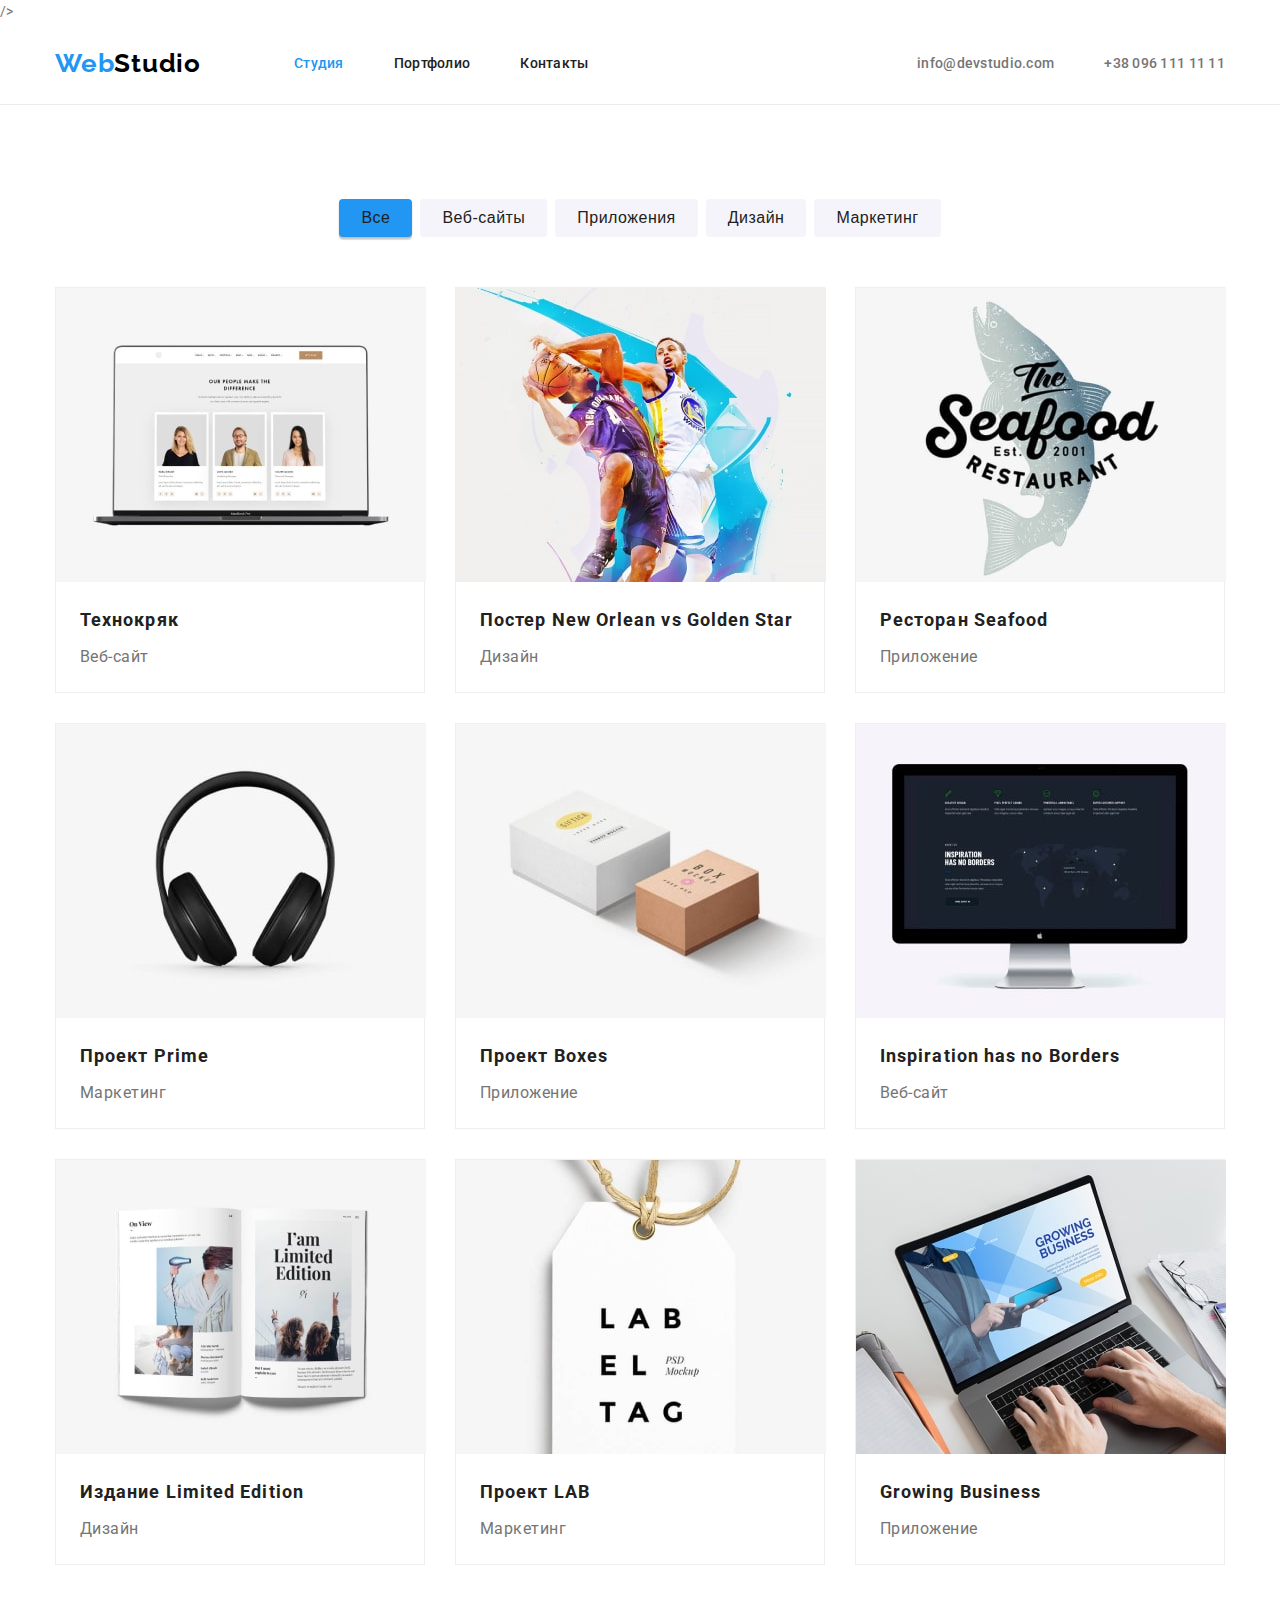
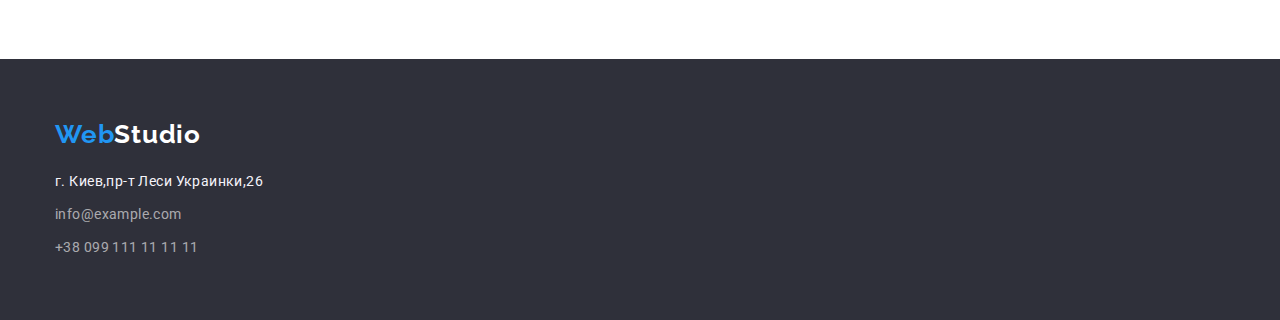
==== commit 576665b3: "внесены правки по макету" ====
--- a/portfolio.html
+++ b/portfolio.html
@@ -11,8 +11,10 @@
     <link rel="preconnect" href="https://fonts.googleapis.com" />
     <link rel="preconnect" href="https://fonts.gstatic.com" crossorigin />
     <link
-      href="https://fonts.googleapis.com/css2?family=Raleway:wght@700&family=Roboto:ital,wght@0,500;1,400;1,700;1,900&display=swap"
+      href="https://fonts.googleapis.com/css2?family=Raleway:wght@700&family=Roboto:ital,wght@0,400;0,500;0,900;1,700&display=swap"
       rel="stylesheet"
+    />
+
     />
     <meta charset="UTF-8" />
     <meta http-equiv="X-UA-Compatible" content="IE=edge" />
--- a/css/styles.css
+++ b/css/styles.css
@@ -18,7 +18,7 @@
   --second-text-color: #ffffff;
 }
 body {
-  font-family: "Roboto";
+  font-family: "Roboto", sans-serif;
   font-style: normal;
   font-weight: normal;
   font-size: 14px;
@@ -93,8 +93,8 @@
 .logo-web {
   color: #2196f3;
 }
-.logo .link {
-}
+/* .logo .link { */
+/* } */
 /* стили для хедера----header */
 
 .header {
@@ -192,7 +192,8 @@
 }
 /* кнопка заказать услугу */
 .button-hero {
-  font-weight: 700;
+  font-family: "Roboto", sans-serif;
+  font-weight: 400;
   font-size: 16px;
   line-height: 1.87;
   display: flex;
@@ -247,12 +248,12 @@
 .sections-title-feature {
   font-weight: 700;
   font-size: 14px;
-  line-height: 1.14;
+  line-height: 1.17;
   letter-spacing: 0.03em;
   text-transform: uppercase;
   color: var(--title-text-color);
 }
-.sections p {
+.feature-item p {
   margin-top: 10px;
 }
 /* секция чем мы занимаемся */
@@ -301,7 +302,7 @@
 .team-card {
   width: 270px;
   background-color: var(--background-color);
-  border-bottom: ;
+  border-bottom: 0;
   box-shadow: 0px 1px 3px rgba(0, 0, 0, 0.12), 0px 1px 1px rgba(0, 0, 0, 0.14),
     0px 2px 1px rgba(0, 0, 0, 0.2);
   border-radius: 0px 0px 4px 4px;
@@ -361,15 +362,15 @@
 /* стили для страницы портфолио */
 /* секция меню */
 .sections-title {
-  margin-top: 94px;
-  margin-bottom: 94px;
+  padding-top: 94px;
+  padding-bottom: 94px;
 }
 .filters-button {
   display: flex;
   justify-content: center;
-  margin-bottom: 34px;
-}
-.filters-button button {
+  margin-bottom: 50px;
+}
+.filters-item button {
   font-weight: 500;
   font-size: 16px;
   line-height: 1.62;
@@ -380,17 +381,23 @@
   cursor: pointer;
   border: 0;
   border-radius: 4px;
-}
-.filters-button .link.current,
-.filters-button button:hover,
-.filters-button button:focus {
+  padding: 6px 22px;
+}
+
+.filters-item button:hover,
+.filters-item button:focus {
   background-color: var(--accent-color);
   color: var(--second-text-color);
 }
-
+.filters-item .current {
+  background-color: var(--accent-color);
+  box-shadow: 0px 3px 1px rgba(0, 0, 0, 0.1), 0px 1px 2px rgba(0, 0, 0, 0.08),
+    0px 2px 2px rgba(0, 0, 0, 0.12);
+  border-radius: 4px;
+}
 .filters-item {
+  border-radius: 4px;
   background-color: var(--second-background-color);
-  border-radius: 4px;
 }
 
 .filters-button .filters-item + .filters-item {
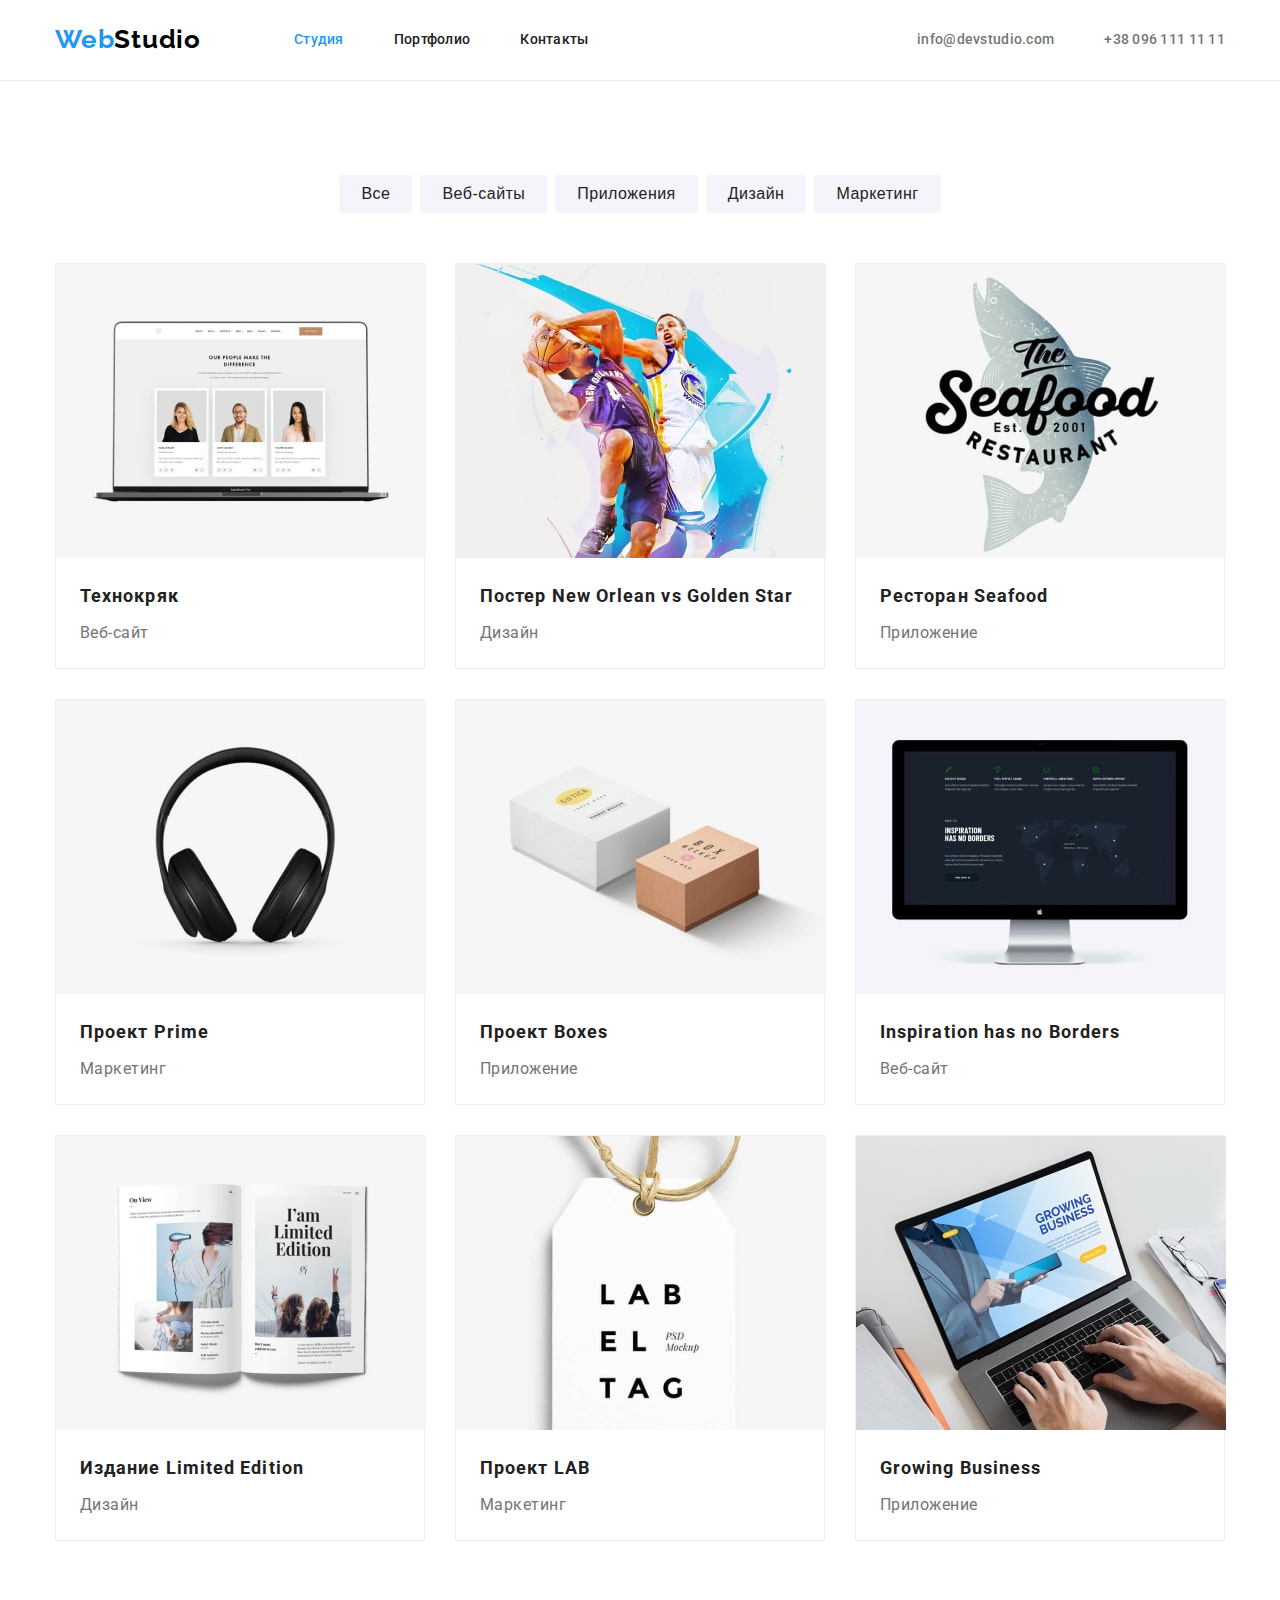
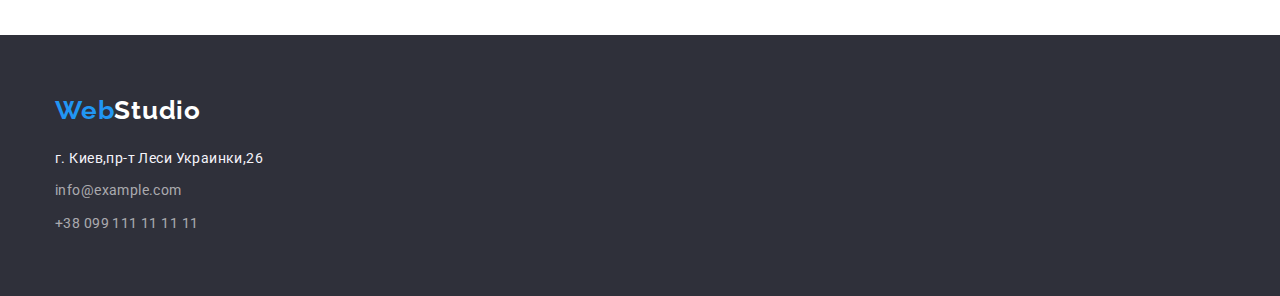
==== commit 73bfe569: "внесены правки  на  главной странице  и на странице портфолио" ====
--- a/portfolio.html
+++ b/portfolio.html
@@ -15,7 +15,6 @@
       rel="stylesheet"
     />
 
-    />
     <meta charset="UTF-8" />
     <meta http-equiv="X-UA-Compatible" content="IE=edge" />
     <meta name="viewport" content="width=device-width, initial-scale=1.0" />
--- a/css/styles.css
+++ b/css/styles.css
@@ -228,6 +228,7 @@
   display: flex;
 }
 .feature-item {
+  width: 270;
   margin-right: 30px;
 }
 .feature-item:last-child {
@@ -349,10 +350,12 @@
   color: var(--accent-color);
 }
 /* ауторизация в футере */
+.footer-navig {
+  margin-top: 9px;
+}
 .footer-navig-link {
   display: block;
   color: rgba(255, 255, 255, 0.6);
-  margin-top: 9px;
 }
 .footer-navig .link:hover,
 .footer-navig .link:focus {
@@ -389,12 +392,12 @@
   background-color: var(--accent-color);
   color: var(--second-text-color);
 }
-.filters-item .current {
+/* .filters-item .current {
   background-color: var(--accent-color);
   box-shadow: 0px 3px 1px rgba(0, 0, 0, 0.1), 0px 1px 2px rgba(0, 0, 0, 0.08),
     0px 2px 2px rgba(0, 0, 0, 0.12);
   border-radius: 4px;
-}
+} */
 .filters-item {
   border-radius: 4px;
   background-color: var(--second-background-color);
